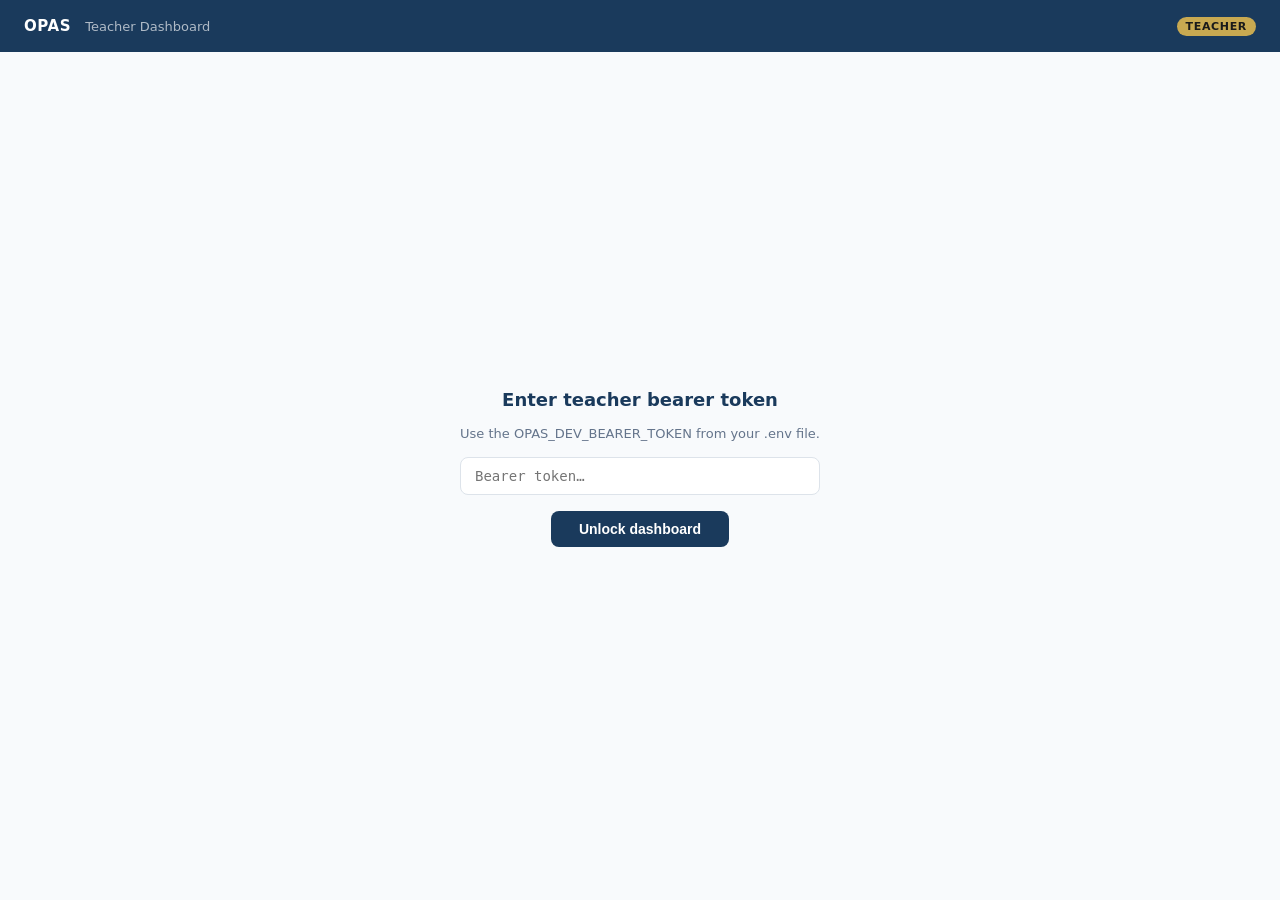
==== app/opas-dashboard.html @ b2196166 "chore: import OPAS baseline Pristine OPAS runtime + frontend, with internal/private files removed:  " ====
<!DOCTYPE html>
<html lang="en">
<head>
<meta charset="UTF-8">
<meta name="viewport" content="width=device-width, initial-scale=1.0">
<meta name="opas-runtime" content="http://localhost:8001">
<title>OPAS — Teacher Dashboard</title>
<style>
*, *::before, *::after { box-sizing: border-box; margin: 0; padding: 0; }

:root {
  --brand: #1a3a5c;
  --accent: #c8a951;
  --border: #dde3ea;
  --text: #1c2b3a;
  --muted: #64748b;
  --bg: #f8fafc;
  --surface: #fff;
  --radius: 8px;
  --font: 'Segoe UI', system-ui, -apple-system, sans-serif;
  --red: #dc2626;
  --amber: #d97706;
  --green: #16a34a;
  --blue: #2563eb;
}

body { font-family: var(--font); color: var(--text); background: var(--bg); height: 100vh; display: flex; flex-direction: column; overflow: hidden; }

/* ── TOP BAR ─── */
#topbar {
  background: var(--brand); color: #fff;
  padding: 0 24px; height: 52px;
  display: flex; align-items: center; gap: 14px; flex-shrink: 0;
}
#topbar .logo  { font-weight: 700; font-size: 15px; letter-spacing: .04em; }
#topbar .title { font-size: 13px; opacity: .65; }
#topbar .spacer { flex: 1; }
#topbar .badge {
  font-size: 11px; font-weight: 600; letter-spacing: .06em;
  background: var(--accent); color: #1a1a1a;
  padding: 3px 9px; border-radius: 20px;
}

/* ── AUTH GATE ─── */
#auth-gate {
  flex: 1; display: flex; align-items: center; justify-content: center; flex-direction: column; gap: 16px;
}
#auth-gate h2 { font-size: 18px; color: var(--brand); }
#auth-gate p  { font-size: 13px; color: var(--muted); }
#auth-input {
  width: 360px; border: 1px solid var(--border); border-radius: 8px;
  padding: 10px 14px; font-size: 14px; font-family: monospace;
  outline: none;
}
#auth-input:focus { border-color: var(--brand); }
#auth-btn {
  background: var(--brand); color: #fff; border: none; border-radius: 8px;
  padding: 10px 28px; font-size: 14px; font-weight: 600; cursor: pointer;
}
#auth-error { color: var(--red); font-size: 13px; }

/* ── MAIN CONTENT ─── */
#content { flex: 1; overflow: hidden; display: none; flex-direction: column; }

/* ── TOOLBAR ─── */
#toolbar {
  background: var(--surface); border-bottom: 1px solid var(--border);
  padding: 12px 24px; display: flex; align-items: center; gap: 12px; flex-shrink: 0;
}
#skill-select {
  border: 1px solid var(--border); border-radius: 6px;
  padding: 7px 12px; font-size: 14px; font-family: var(--font);
  outline: none; min-width: 280px; cursor: pointer;
}
#skill-select:focus { border-color: var(--brand); }
#refresh-btn {
  background: var(--bg); border: 1px solid var(--border); border-radius: 6px;
  padding: 7px 14px; font-size: 13px; font-weight: 600; cursor: pointer; color: var(--text);
}
#refresh-btn:hover { background: var(--border); }
#open-student-btn {
  background: var(--accent); color: #1a1a1a; border: none; border-radius: 6px;
  padding: 7px 14px; font-size: 13px; font-weight: 600; cursor: pointer;
  display: inline-flex; align-items: center; gap: 6px;
}
#open-student-btn:hover { filter: brightness(.95); }
#open-student-btn:disabled { opacity: .5; cursor: not-allowed; }
#last-refresh { font-size: 12px; color: var(--muted); margin-left: 8px; font-variant-numeric: tabular-nums; }
#session-count { font-size: 13px; color: var(--muted); margin-left: auto; }

/* Empty-state share-link block */
.share-block {
  margin-top: 18px; max-width: 640px; margin-left: auto; margin-right: auto;
  background: var(--surface); border: 1px solid var(--border); border-radius: var(--radius);
  padding: 14px 16px; text-align: left;
}
.share-block .share-label {
  font-size: 11px; font-weight: 700; letter-spacing: .07em; text-transform: uppercase;
  color: var(--muted); margin-bottom: 6px;
}
.share-block .share-url-row {
  display: flex; align-items: center; gap: 8px;
}
.share-block .share-url {
  flex: 1; font-family: 'Consolas', 'Menlo', monospace; font-size: 12px;
  color: var(--brand); background: var(--bg); border: 1px solid var(--border);
  border-radius: 6px; padding: 8px 10px; word-break: break-all; cursor: pointer;
  transition: background .15s;
}
.share-block .share-url:hover { background: #eef3f8; }
.share-block .copy-btn {
  flex-shrink: 0; background: var(--brand); color: #fff; border: none; border-radius: 6px;
  padding: 8px 12px; font-size: 12px; font-weight: 600; cursor: pointer;
}
.share-block .copy-btn.copied { background: var(--green); }
.share-block .share-hint {
  margin-top: 8px; font-size: 11.5px; color: var(--muted); line-height: 1.45;
}

/* Constitution event warning badge */
#detail-warning-badge {
  display: none; align-items: center; gap: 6px;
  background: #fef2f2; color: var(--red); border: 1px solid #fecaca;
  border-radius: 20px; padding: 4px 12px; font-size: 12px; font-weight: 600;
  cursor: pointer; transition: background .15s;
}
#detail-warning-badge:hover { background: #fee2e2; }
#detail-warning-badge.visible { display: inline-flex; }

/* Highlighted target event */
.event-row.flash { animation: flash-bg 1.6s ease-out; }
@keyframes flash-bg {
  0%   { background: #fef2f2; }
  100% { background: transparent; }
}

/* Time column: relative + absolute */
.time-rel { font-size: 13px; color: var(--text); }
.time-abs { font-size: 11px; color: var(--muted); margin-top: 1px; }

/* Mobile / narrow viewport guard */
@media (max-width: 640px) {
  #toolbar { flex-wrap: wrap; }
  #skill-select { min-width: 0; flex: 1 1 100%; }
  #session-count { margin-left: 0; }
  #detail-panels { grid-template-columns: 1fr; }
  .panel { border-right: none; border-bottom: 1px solid var(--border); }
}

/* ── LIST VIEW ─── */
#list-view { flex: 1; overflow-y: auto; padding: 20px 24px; }

.sessions-table { width: 100%; border-collapse: collapse; font-size: 14px; }
.sessions-table th {
  text-align: left; padding: 8px 12px; font-size: 11px; font-weight: 600;
  text-transform: uppercase; letter-spacing: .06em; color: var(--muted);
  border-bottom: 2px solid var(--border); background: var(--bg); position: sticky; top: 0;
}
.sessions-table td { padding: 10px 12px; border-bottom: 1px solid var(--border); vertical-align: middle; }
.sessions-table tr:last-child td { border-bottom: none; }
.sessions-table tbody tr { background: var(--surface); cursor: pointer; transition: background .1s; }
.sessions-table tbody tr:hover { background: #eef3f8; }

.status-pill {
  font-size: 11px; font-weight: 700; letter-spacing: .05em; text-transform: uppercase;
  padding: 2px 8px; border-radius: 20px;
}
.status-pill.active    { background: #dcfce7; color: #15803d; }
.status-pill.completed { background: #e0e7ff; color: #3730a3; }

.pass-bar-wrap { display: flex; align-items: center; gap: 8px; }
.pass-bar { height: 6px; border-radius: 3px; background: #e5e7eb; width: 80px; overflow: hidden; }
.pass-bar-fill { height: 100%; border-radius: 3px; background: var(--green); }

.empty-state { text-align: center; padding: 60px; color: var(--muted); font-size: 15px; }

/* ── DETAIL VIEW ─── */
#detail-view { flex: 1; overflow: hidden; display: none; flex-direction: column; }

#detail-header {
  background: var(--surface); border-bottom: 1px solid var(--border);
  padding: 14px 24px; display: flex; align-items: center; gap: 16px; flex-shrink: 0;
}
#back-btn {
  background: none; border: 1px solid var(--border); border-radius: 6px;
  padding: 6px 14px; font-size: 13px; font-weight: 600; cursor: pointer; color: var(--text);
}
#back-btn:hover { background: var(--bg); }
#detail-title { font-size: 16px; font-weight: 700; }
#detail-meta  { font-size: 13px; color: var(--muted); }
#detail-status { margin-left: auto; }

#detail-panels {
  flex: 1; overflow: hidden;
  display: grid; grid-template-columns: 1fr 1fr 1fr; gap: 0;
}
.panel {
  display: flex; flex-direction: column;
  border-right: 1px solid var(--border); overflow: hidden;
}
.panel:last-child { border-right: none; }
.panel-header {
  padding: 12px 16px; font-size: 11px; font-weight: 700;
  letter-spacing: .07em; text-transform: uppercase; color: var(--muted);
  border-bottom: 1px solid var(--border); background: var(--bg); flex-shrink: 0;
}
.panel-body { flex: 1; overflow-y: auto; padding: 12px 16px; }

/* Events */
.event-row {
  padding: 6px 0; border-bottom: 1px solid #f1f5f9; font-size: 13px;
  display: flex; align-items: flex-start; gap: 8px;
}
.event-row:last-child { border-bottom: none; }
.event-verb {
  font-size: 10px; font-weight: 700; letter-spacing: .05em; text-transform: uppercase;
  padding: 2px 6px; border-radius: 4px; background: #e2e8f0; color: var(--text); flex-shrink: 0;
}
.event-verb.protected { background: #fee2e2; color: var(--red); }
.event-body { flex: 1; }
.event-obj  { font-weight: 600; }
.event-ctx  { color: var(--muted); font-size: 12px; margin-top: 1px; }
.event-time { font-size: 11px; color: #94a3b8; flex-shrink: 0; margin-top: 2px; }

/* Probe attempts */
.probe-row {
  padding: 8px 0; border-bottom: 1px solid #f1f5f9; font-size: 13px;
}
.probe-row:last-child { border-bottom: none; }
.probe-id    { font-weight: 600; margin-bottom: 3px; }
.probe-score { display: flex; align-items: center; gap: 8px; }
.score-num {
  font-size: 16px; font-weight: 700;
}
.score-num.pass { color: var(--green); }
.score-num.fail { color: var(--red); }
.score-num.null { color: var(--muted); }
.probe-scorer { font-size: 11px; color: var(--muted); }
.probe-phase  { font-size: 12px; color: var(--muted); margin-top: 2px; }

/* Conversation */
.turn-row { padding: 8px 0; border-bottom: 1px solid #f1f5f9; }
.turn-row:last-child { border-bottom: none; }
.turn-role {
  font-size: 10px; font-weight: 700; letter-spacing: .06em; text-transform: uppercase;
  margin-bottom: 4px;
}
.turn-role.user  { color: var(--brand); }
.turn-role.assistant { color: var(--green); }
.turn-content {
  font-size: 13px; line-height: 1.5; white-space: pre-wrap; word-break: break-word;
  max-height: 120px; overflow: hidden; position: relative; cursor: pointer;
}
.turn-content.expanded { max-height: none; }
.turn-content.collapsed::after {
  content: ''; position: absolute; bottom: 0; left: 0; right: 0;
  height: 32px; background: linear-gradient(transparent, var(--surface));
}
.turn-expand { font-size: 11px; color: var(--blue); cursor: pointer; margin-top: 4px; }

.panel-empty { color: var(--muted); font-size: 13px; padding: 8px 0; font-style: italic; }

/* Skeleton loaders (shown while a detail fetch is in flight) */
.skeleton-row {
  padding: 8px 0; border-bottom: 1px solid #f1f5f9;
  display: flex; align-items: flex-start; gap: 8px;
}
.skeleton-row:last-child { border-bottom: none; }
.skeleton-stack { display: flex; flex-direction: column; gap: 6px; flex: 1; min-width: 0; }
.skeleton-block {
  background: linear-gradient(90deg, #e5e7eb 0%, #f1f5f9 50%, #e5e7eb 100%);
  background-size: 200% 100%;
  animation: skeleton-shimmer 1.4s ease-in-out infinite;
  border-radius: 4px;
  height: 10px;
}
.skeleton-chip { width: 48px; height: 14px; flex-shrink: 0; }
.skeleton-line { width: 100%; }
.skeleton-line.short { width: 55%; }
@keyframes skeleton-shimmer {
  0%   { background-position: 200% 0; }
  100% { background-position: -200% 0; }
}
</style>
</head>
<body>

<div id="topbar">
  <span class="logo">OPAS</span>
  <span class="title">Teacher Dashboard</span>
  <span class="spacer"></span>
  <span class="badge">TEACHER</span>
</div>

<!-- Auth gate -->
<div id="auth-gate">
  <h2>Enter teacher bearer token</h2>
  <p>Use the OPAS_DEV_BEARER_TOKEN from your .env file.</p>
  <input id="auth-input" type="password" placeholder="Bearer token…" autocomplete="off">
  <button id="auth-btn">Unlock dashboard</button>
  <span id="auth-error"></span>
</div>

<!-- Main content (shown after auth) -->
<div id="content">

  <!-- Toolbar -->
  <div id="toolbar">
    <select id="skill-select"><option value="">Loading skills…</option></select>
    <button id="refresh-btn">Refresh</button>
    <button id="open-student-btn" title="Open this skill as a student in a new tab">👁  Open as student</button>
    <span id="last-refresh"></span>
    <span id="session-count"></span>
  </div>

  <!-- List view -->
  <div id="list-view">
    <div class="empty-state" id="list-empty" style="display:none">No sessions found for this skill.</div>
    <table class="sessions-table" id="sessions-table" style="display:none">
      <thead>
        <tr>
          <th>Learner</th>
          <th>Status</th>
          <th>Started</th>
          <th>Turns</th>
          <th>Pass rate</th>
          <th>Last activity</th>
        </tr>
      </thead>
      <tbody id="sessions-body"></tbody>
    </table>
  </div>

  <!-- Detail view -->
  <div id="detail-view">
    <div id="detail-header">
      <button id="back-btn">&#8592; Back</button>
      <div>
        <div id="detail-title">Session</div>
        <div id="detail-meta"></div>
      </div>
      <span id="detail-warning-badge" title="Click to jump to the first constitution event">⚠️ <span id="detail-warning-count">0</span> constitution events</span>
      <div id="detail-status"></div>
    </div>
    <div id="detail-panels">
      <div class="panel">
        <div class="panel-header">Events timeline</div>
        <div class="panel-body" id="panel-events"></div>
      </div>
      <div class="panel">
        <div class="panel-header">Probe attempts</div>
        <div class="panel-body" id="panel-probes"></div>
      </div>
      <div class="panel">
        <div class="panel-header">Conversation</div>
        <div class="panel-body" id="panel-turns"></div>
      </div>
    </div>
  </div>

</div>

<script type="module">
const RUNTIME = document.querySelector('meta[name="opas-runtime"]').content;
const LS_KEY  = 'opas_teacher_token';
let TOKEN = localStorage.getItem(LS_KEY) || '';
let currentSkillId = new URLSearchParams(location.search).get('skill_id') || '';

// ── DOM refs ─────────────────────────────────────────────────────────────────
const $authGate    = document.getElementById('auth-gate');
const $authInput   = document.getElementById('auth-input');
const $authBtn     = document.getElementById('auth-btn');
const $authError   = document.getElementById('auth-error');
const $content     = document.getElementById('content');
const $skillSelect = document.getElementById('skill-select');
const $refreshBtn  = document.getElementById('refresh-btn');
const $openStudentBtn = document.getElementById('open-student-btn');
const $lastRefresh = document.getElementById('last-refresh');
const $sessionCount = document.getElementById('session-count');
const $listView    = document.getElementById('list-view');
const $listEmpty   = document.getElementById('list-empty');
const $table       = document.getElementById('sessions-table');
const $tbody       = document.getElementById('sessions-body');
const $detailView  = document.getElementById('detail-view');
const $detailTitle = document.getElementById('detail-title');
const $detailMeta  = document.getElementById('detail-meta');
const $detailStatus = document.getElementById('detail-status');
const $backBtn     = document.getElementById('back-btn');
const $panelEvents = document.getElementById('panel-events');
const $panelProbes = document.getElementById('panel-probes');
const $panelTurns  = document.getElementById('panel-turns');
const $warnBadge   = document.getElementById('detail-warning-badge');
const $warnCount   = document.getElementById('detail-warning-count');

// View state
let inDetailView = false;
let refreshTimer = null;
const REFRESH_INTERVAL_MS = 30000;

// ── API helpers ───────────────────────────────────────────────────────────────
async function apiFetch(path) {
  const res = await fetch(`${RUNTIME}${path}`, {
    headers: { Authorization: `Bearer ${TOKEN}` },
  });
  if (res.status === 401) throw new Error('401');
  if (!res.ok) throw new Error(await res.text());
  return res.json();
}

// ── Auth gate ─────────────────────────────────────────────────────────────────
async function tryUnlock(token) {
  TOKEN = token;
  try {
    await apiFetch('/admin/dashboard/skills');
    localStorage.setItem(LS_KEY, TOKEN);
    $authGate.style.display = 'none';
    $content.style.display = 'flex';
    await loadSkills();
    startAutoRefresh();
  } catch (e) {
    TOKEN = '';
    localStorage.removeItem(LS_KEY);
    $authError.textContent = e.message === '401'
      ? 'Invalid token — check OPAS_DEV_BEARER_TOKEN.'
      : `Error: ${e.message}`;
  }
}

$authBtn.addEventListener('click', () => tryUnlock($authInput.value.trim()));
$authInput.addEventListener('keydown', e => { if (e.key === 'Enter') tryUnlock($authInput.value.trim()); });

// ── Skills dropdown ───────────────────────────────────────────────────────────
async function loadSkills() {
  const skills = await apiFetch('/admin/dashboard/skills');
  $skillSelect.innerHTML = skills.map(s =>
    `<option value="${s.skill_id}"${s.skill_id === currentSkillId ? ' selected' : ''}>${s.name}</option>`
  ).join('');
  if (!currentSkillId && skills.length) currentSkillId = skills[0].skill_id;
  await loadSessions();
}

$skillSelect.addEventListener('change', async () => {
  currentSkillId = $skillSelect.value;
  showListView();
  await loadSessions();
});
$refreshBtn.addEventListener('click', () => loadSessions());

// ── Sessions list ─────────────────────────────────────────────────────────────
function fmtDate(iso) {
  if (!iso) return '—';
  const d = new Date(iso);
  return d.toLocaleString('en-US', { month: 'short', day: 'numeric', hour: '2-digit', minute: '2-digit' });
}

function relTime(iso) {
  if (!iso) return '—';
  const t = new Date(iso).getTime();
  if (Number.isNaN(t)) return '—';
  const diff = Math.max(0, Date.now() - t);
  const sec  = Math.floor(diff / 1000);
  if (sec < 60)        return 'just now';
  const min  = Math.floor(sec / 60);
  if (min < 60)        return `${min} min ago`;
  const hr   = Math.floor(min / 60);
  if (hr  < 24)        return `${hr} hr ago`;
  return new Date(iso).toLocaleDateString('en-US', { month: 'short', day: 'numeric' });
}

function fmtTimeCol(iso) {
  if (!iso) return '—';
  return `<div class="time-rel">${esc(relTime(iso))}</div>
          <div class="time-abs">${esc(fmtDate(iso))}</div>`;
}

function fmtPassRate(rate) {
  if (rate === null || rate === undefined) return '<span style="color:var(--muted)">—</span>';
  const pct = Math.round(rate * 100);
  const color = pct >= 70 ? 'var(--green)' : pct >= 40 ? 'var(--amber)' : 'var(--red)';
  return `<div class="pass-bar-wrap">
    <div class="pass-bar"><div class="pass-bar-fill" style="width:${pct}%;background:${color}"></div></div>
    <span style="font-size:12px;color:${color};font-weight:600">${pct}%</span>
  </div>`;
}

function renderEmptyState() {
  const studentBase = location.origin && location.origin.startsWith('http')
    ? `${location.origin}/opas-student.html`
    : `http://localhost:8080/opas-student.html`;
  // Visible URL uses a literal "<TOKEN>" placeholder so a screenshot of an
  // empty-state dashboard never leaks the teacher's bearer. The real token is
  // substituted in only at the moment of clipboard write.
  const displayUrl = `${studentBase}?skill_id=${encodeURIComponent(currentSkillId)}&token=<TOKEN>`;
  const realUrl    = `${studentBase}?skill_id=${encodeURIComponent(currentSkillId)}&token=${encodeURIComponent(TOKEN)}`;

  $listEmpty.innerHTML = `
    <div>No student sessions yet.</div>
    <div class="share-block">
      <div class="share-label">Invite a learner</div>
      <div class="share-url-row">
        <div class="share-url" id="share-url" title="Click Copy — your bearer token is appended automatically">${esc(displayUrl)}</div>
        <button class="copy-btn" id="share-copy-btn">Copy</button>
      </div>
      <div class="share-hint">🔒 Your bearer token is appended automatically when you click Copy. The placeholder above is safe to screenshot.</div>
    </div>`;
  const $url = document.getElementById('share-url');
  const $btn = document.getElementById('share-copy-btn');
  const doCopy = async () => {
    try {
      await navigator.clipboard.writeText(realUrl);
      $btn.textContent = 'Copied ✓';
      $btn.classList.add('copied');
      setTimeout(() => { $btn.textContent = 'Copy'; $btn.classList.remove('copied'); }, 1600);
    } catch (e) {
      // Clipboard API unavailable — write the real URL into a hidden textarea
      // and select it so the user can ⌘C / Ctrl-C without seeing the token
      // in the visible placeholder element.
      const ta = document.createElement('textarea');
      ta.value = realUrl;
      ta.style.position = 'fixed';
      ta.style.opacity  = '0';
      document.body.appendChild(ta);
      ta.select();
      try { document.execCommand('copy'); } catch (_) {}
      document.body.removeChild(ta);
      $btn.textContent = 'Copied ✓';
      $btn.classList.add('copied');
      setTimeout(() => { $btn.textContent = 'Copy'; $btn.classList.remove('copied'); }, 1600);
    }
  };
  $url.addEventListener('click', doCopy);
  $btn.addEventListener('click', doCopy);
}

function updateLastRefreshLabel() {
  const now = new Date();
  const hh = String(now.getHours()).padStart(2,'0');
  const mm = String(now.getMinutes()).padStart(2,'0');
  const ss = String(now.getSeconds()).padStart(2,'0');
  $lastRefresh.textContent = `Last refreshed: ${hh}:${mm}:${ss}`;
}

async function loadSessions() {
  if (!currentSkillId) return;
  $table.style.display = 'none';
  $listEmpty.style.display = 'none';
  $sessionCount.textContent = 'Loading…';
  try {
    const sessions = await apiFetch(`/admin/dashboard/skills/${encodeURIComponent(currentSkillId)}/sessions`);
    $sessionCount.textContent = `${sessions.length} session${sessions.length !== 1 ? 's' : ''}`;
    updateLastRefreshLabel();
    if (!sessions.length) {
      renderEmptyState();
      $listEmpty.style.display = 'block';
      return;
    }
    $tbody.innerHTML = sessions.map(s => `
      <tr data-sid="${s.session_id}">
        <td><strong>${esc(s.learner_name)}</strong></td>
        <td><span class="status-pill ${s.status}">${s.status}</span></td>
        <td>${fmtDate(s.started_at)}</td>
        <td>${s.turn_count}</td>
        <td>${fmtPassRate(s.pass_rate)}</td>
        <td>${fmtTimeCol(s.last_activity_at)}</td>
      </tr>`).join('');
    $table.style.display = 'table';
    $tbody.querySelectorAll('tr').forEach(row => {
      row.addEventListener('click', () => loadDetail(row.dataset.sid));
    });
  } catch (e) {
    $sessionCount.textContent = `Error: ${e.message}`;
  }
}

// ── Auto-refresh (list view only) ─────────────────────────────────────────────
function startAutoRefresh() {
  stopAutoRefresh();
  refreshTimer = setInterval(() => {
    if (!inDetailView && document.visibilityState === 'visible') {
      loadSessions();
    }
  }, REFRESH_INTERVAL_MS);
}
function stopAutoRefresh() {
  if (refreshTimer) { clearInterval(refreshTimer); refreshTimer = null; }
}

// ── Open-as-student deep link ─────────────────────────────────────────────────
$openStudentBtn.addEventListener('click', () => {
  if (!currentSkillId) return;
  const studentBase = location.origin && location.origin.startsWith('http')
    ? `${location.origin}/opas-student.html`
    : `http://localhost:8080/opas-student.html`;
  const url = `${studentBase}?skill_id=${encodeURIComponent(currentSkillId)}&demo=1&token=${encodeURIComponent(TOKEN)}`;
  window.open(url, '_blank', 'noopener');
});

// ── Detail view ───────────────────────────────────────────────────────────────
function showListView() {
  inDetailView = false;
  $listView.style.display  = 'block';
  $detailView.style.display = 'none';
}
function showDetailView() {
  inDetailView = true;
  $listView.style.display   = 'none';
  $detailView.style.display = 'flex';
}

$backBtn.addEventListener('click', showListView);

function skeletonRows(n = 3) {
  let html = '';
  for (let i = 0; i < n; i++) {
    html += `<div class="skeleton-row">
      <div class="skeleton-block skeleton-chip"></div>
      <div class="skeleton-stack">
        <div class="skeleton-block skeleton-line"></div>
        <div class="skeleton-block skeleton-line short"></div>
      </div>
    </div>`;
  }
  return html;
}

async function loadDetail(sessionId) {
  showDetailView();
  $detailTitle.textContent = 'Loading…';
  const skel = skeletonRows(3);
  $panelEvents.innerHTML = $panelProbes.innerHTML = $panelTurns.innerHTML = skel;
  $warnBadge.classList.remove('visible');
  try {
    const d = await apiFetch(`/admin/dashboard/sessions/${sessionId}`);
    const m = d.session_meta;

    $detailTitle.textContent = m.learner_name;
    $detailMeta.textContent  = `${m.skill_id}`;
    $detailStatus.innerHTML  = `<span class="status-pill ${m.status}">${m.status}</span>`;

    renderEvents(d.events);
    renderProbes(d.probe_attempts);
    renderTurns(d.turns);
    updateWarningBadge(d.events);
  } catch (e) {
    $detailTitle.textContent = `Error: ${e.message}`;
  }
}

function updateWarningBadge(events) {
  const protectedEvents = (events || []).filter(ev => ev.verb === 'protected');
  if (!protectedEvents.length) {
    $warnBadge.classList.remove('visible');
    return;
  }
  $warnCount.textContent = String(protectedEvents.length);
  $warnBadge.classList.add('visible');
}

$warnBadge.addEventListener('click', () => {
  const first = $panelEvents.querySelector('.event-row .event-verb.protected');
  if (!first) return;
  const row = first.closest('.event-row');
  if (!row) return;
  row.scrollIntoView({ behavior: 'smooth', block: 'center' });
  row.classList.remove('flash');
  // Force reflow so re-adding the class restarts the animation.
  void row.offsetWidth;
  row.classList.add('flash');
});

function renderEvents(events) {
  if (!events.length) { $panelEvents.innerHTML = '<div class="panel-empty">No events recorded.</div>'; return; }
  $panelEvents.innerHTML = events.map(ev => {
    const isProtected = ev.verb === 'protected';
    const verbClass   = isProtected ? 'event-verb protected' : 'event-verb';
    const ctx = ev.context ? Object.entries(ev.context)
      .filter(([k]) => k !== 'turn_index')
      .map(([k, v]) => `${k}: ${JSON.stringify(v)}`).join(' · ') : '';
    const time = ev.occurred_at ? new Date(ev.occurred_at).toLocaleTimeString('en-US', { hour: '2-digit', minute: '2-digit', second: '2-digit' }) : '';
    return `<div class="event-row">
      <span class="${verbClass}">${esc(ev.verb)}</span>
      <div class="event-body">
        <div class="event-obj">${esc(ev.object_type)} · ${esc(ev.object_id || '')}</div>
        ${ctx ? `<div class="event-ctx">${esc(ctx)}</div>` : ''}
      </div>
      <span class="event-time">${time}</span>
    </div>`;
  }).join('');
}

function renderProbes(probes) {
  if (!probes.length) { $panelProbes.innerHTML = '<div class="panel-empty">No probe attempts.</div>'; return; }
  $panelProbes.innerHTML = probes.map(p => {
    const score = p.score !== null && p.score !== undefined ? parseFloat(p.score) : null;
    const cls   = score === null ? 'null' : score >= 0.5 ? 'pass' : 'fail';
    const label = score === null ? 'unscored' : score.toFixed(2);
    return `<div class="probe-row">
      <div class="probe-id">${esc(p.probe_id)}</div>
      <div class="probe-score">
        <span class="score-num ${cls}">${label}</span>
        <span class="probe-scorer">${esc(p.scorer || '')}</span>
      </div>
      <div class="probe-phase">${esc(p.phase_id)}</div>
    </div>`;
  }).join('');
}

function renderTurns(turns) {
  if (!turns.length) {
    $panelTurns.innerHTML = '<div class="panel-empty">Conversation not available (session ended before data was captured).</div>';
    return;
  }
  $panelTurns.innerHTML = turns.map((t, i) => {
    const long = t.content.length > 300;
    return `<div class="turn-row">
      <div class="turn-role ${t.role}">${t.role === 'assistant' ? 'Tutor' : 'Learner'}</div>
      <div class="turn-content${long ? ' collapsed' : ''}" id="turn-${i}">${esc(t.content)}</div>
      ${long ? `<div class="turn-expand" onclick="toggleTurn('turn-${i}', this)">Show more</div>` : ''}
    </div>`;
  }).join('');
}

window.toggleTurn = (id, btn) => {
  const el = document.getElementById(id);
  const expanded = el.classList.toggle('expanded');
  el.classList.toggle('collapsed', !expanded);
  btn.textContent = expanded ? 'Show less' : 'Show more';
};

// ── Utils ─────────────────────────────────────────────────────────────────────
function esc(s) {
  return String(s ?? '').replace(/&/g,'&amp;').replace(/</g,'&lt;').replace(/>/g,'&gt;').replace(/"/g,'&quot;');
}

// ── Init ──────────────────────────────────────────────────────────────────────
if (TOKEN) {
  tryUnlock(TOKEN);
} else {
  $authGate.style.display = 'flex';
}
</script>
</body>
</html>
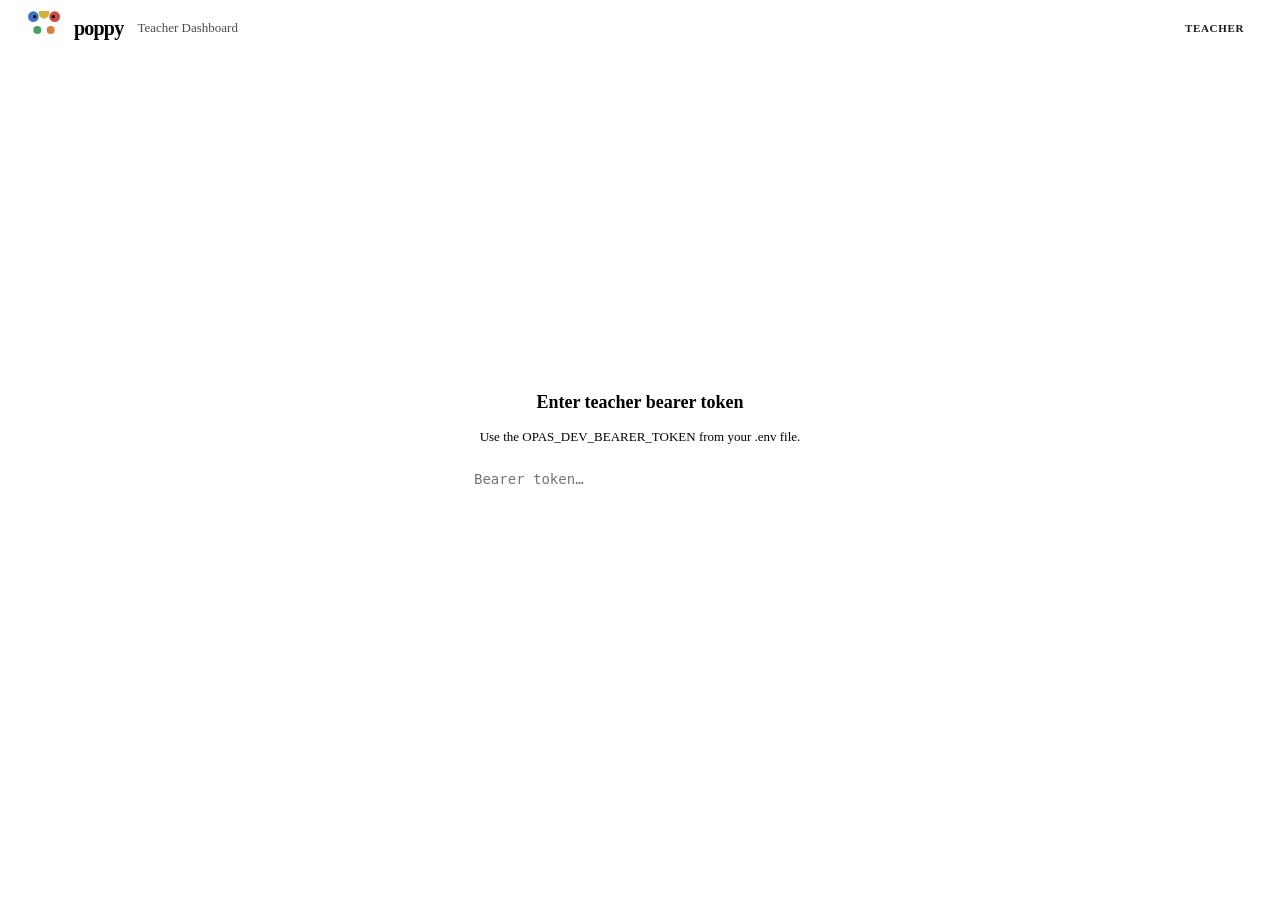
==== commit 579686d3: "sync: bring OPAS-app fixes into the canonical public repo Mirrors today's bug fixes and feature work" ====
--- a/app/opas-dashboard.html
+++ b/app/opas-dashboard.html
@@ -3,42 +3,40 @@
 <head>
 <meta charset="UTF-8">
 <meta name="viewport" content="width=device-width, initial-scale=1.0">
-<meta name="opas-runtime" content="http://localhost:8001">
+<meta name="opas-runtime" content="https://opas-runtime.onrender.com">
 <title>OPAS — Teacher Dashboard</title>
+<link rel="stylesheet" href="poppy-theme.css">
 <style>
 *, *::before, *::after { box-sizing: border-box; margin: 0; padding: 0; }
 
 :root {
-  --brand: #1a3a5c;
-  --accent: #c8a951;
-  --border: #dde3ea;
-  --text: #1c2b3a;
-  --muted: #64748b;
-  --bg: #f8fafc;
-  --surface: #fff;
+  --brand: var(--blue);
+  --accent: var(--gold);
+  --border: var(--ink-15);
+  --text: var(--ink);
+  --muted: var(--ink-50);
+  --surface: var(--bg2);
   --radius: 8px;
-  --font: 'Segoe UI', system-ui, -apple-system, sans-serif;
-  --red: #dc2626;
-  --amber: #d97706;
-  --green: #16a34a;
-  --blue: #2563eb;
+  --font: var(--font-body);
+  --amber: var(--orange);
 }
 
 body { font-family: var(--font); color: var(--text); background: var(--bg); height: 100vh; display: flex; flex-direction: column; overflow: hidden; }
 
 /* ── TOP BAR ─── */
 #topbar {
-  background: var(--brand); color: #fff;
-  padding: 0 24px; height: 52px;
+  background: var(--bg); color: var(--ink);
+  border-bottom: 1px solid var(--ink-15);
+  padding: 0 24px; height: 56px;
   display: flex; align-items: center; gap: 14px; flex-shrink: 0;
 }
-#topbar .logo  { font-weight: 700; font-size: 15px; letter-spacing: .04em; }
-#topbar .title { font-size: 13px; opacity: .65; }
+#topbar .logo  { font-family: var(--font-display); font-weight: 900; font-size: 20px; text-transform: lowercase; letter-spacing: -0.04em; color: var(--ink); display: inline-flex; align-items: center; gap: 10px; line-height: 1; }
+#topbar .title { font-size: 13px; opacity: .7; }
 #topbar .spacer { flex: 1; }
 #topbar .badge {
   font-size: 11px; font-weight: 600; letter-spacing: .06em;
   background: var(--accent); color: #1a1a1a;
-  padding: 3px 9px; border-radius: 20px;
+  padding: 4px 12px; border-radius: 20px; font-family: var(--font-mono);
 }
 
 /* ── AUTH GATE ─── */
@@ -50,6 +48,7 @@
 #auth-input {
   width: 360px; border: 1px solid var(--border); border-radius: 8px;
   padding: 10px 14px; font-size: 14px; font-family: monospace;
+  color: var(--text); background: var(--bg2);
   outline: none;
 }
 #auth-input:focus { border-color: var(--brand); }
@@ -286,7 +285,18 @@
 <body>
 
 <div id="topbar">
-  <span class="logo">OPAS</span>
+  <span class="logo" aria-label="poppy">
+    <svg viewBox="0 0 60 50" width="40" height="34" aria-hidden="true">
+      <circle cx="14" cy="8"  r="8"   fill="#4070C0"/>
+      <circle cx="30" cy="3"  r="8"   fill="#D4B040"/>
+      <circle cx="46" cy="8"  r="8"   fill="#CC4848"/>
+      <circle cx="16" cy="8"  r="2.5" fill="#111"/>
+      <circle cx="44" cy="8"  r="2.5" fill="#111"/>
+      <circle cx="20" cy="28" r="6"   fill="#48A060"/>
+      <circle cx="40" cy="28" r="6"   fill="#D48040"/>
+    </svg>
+    <span>poppy</span>
+  </span>
   <span class="title">Teacher Dashboard</span>
   <span class="spacer"></span>
   <span class="badge">TEACHER</span>
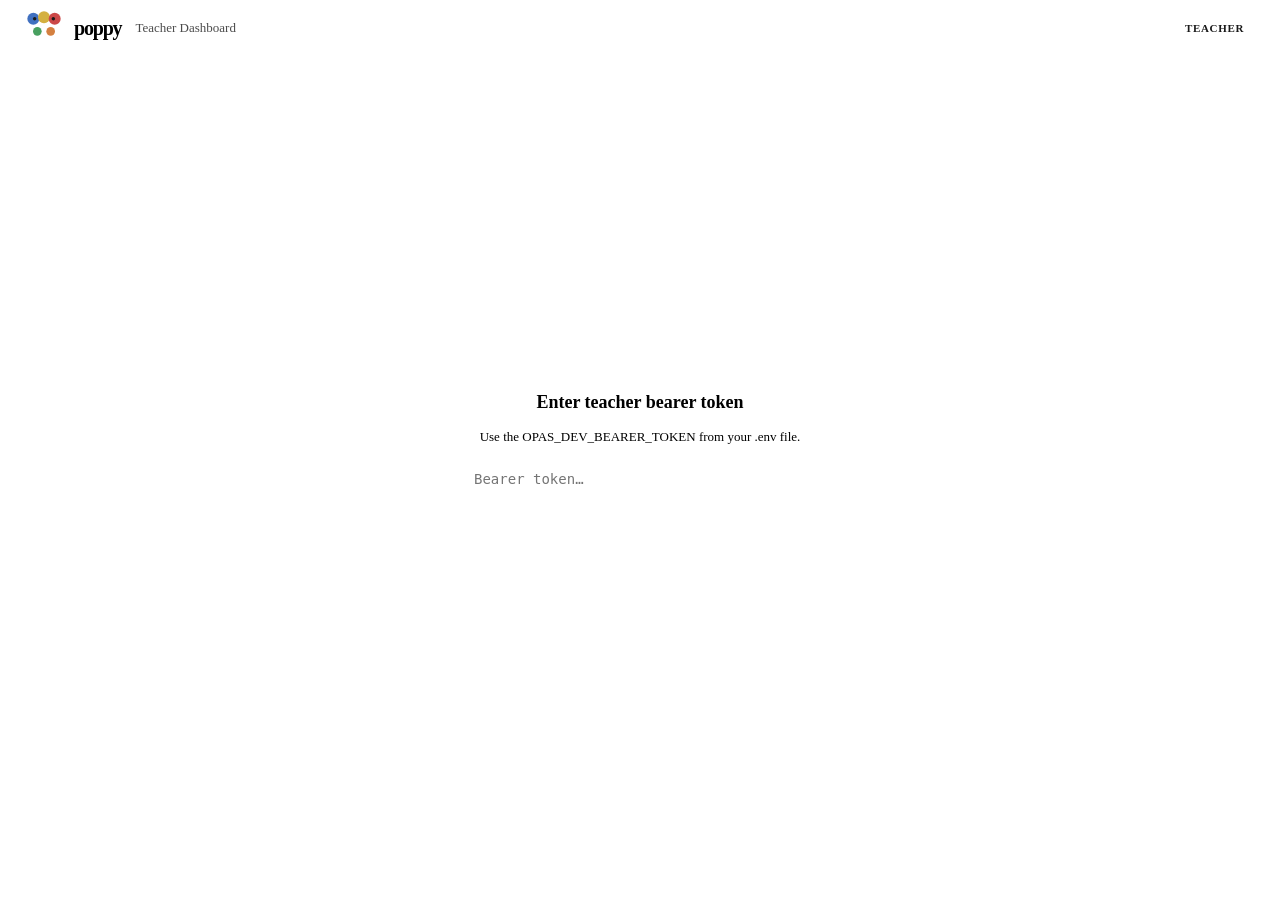
==== commit 9ec58c04: "brand: sync Poppy logo geometry + wordmark letter-spacing from OPAS-app Mirrors the brand update tha" ====
--- a/app/opas-dashboard.html
+++ b/app/opas-dashboard.html
@@ -30,7 +30,7 @@
   padding: 0 24px; height: 56px;
   display: flex; align-items: center; gap: 14px; flex-shrink: 0;
 }
-#topbar .logo  { font-family: var(--font-display); font-weight: 900; font-size: 20px; text-transform: lowercase; letter-spacing: -0.04em; color: var(--ink); display: inline-flex; align-items: center; gap: 10px; line-height: 1; }
+#topbar .logo  { font-family: var(--font-display); font-weight: 900; font-size: 20px; text-transform: lowercase; letter-spacing: -0.06em; color: var(--ink); display: inline-flex; align-items: center; gap: 10px; line-height: 1; }
 #topbar .title { font-size: 13px; opacity: .7; }
 #topbar .spacer { flex: 1; }
 #topbar .badge {
@@ -287,13 +287,13 @@
 <div id="topbar">
   <span class="logo" aria-label="poppy">
     <svg viewBox="0 0 60 50" width="40" height="34" aria-hidden="true">
-      <circle cx="14" cy="8"  r="8"   fill="#4070C0"/>
-      <circle cx="30" cy="3"  r="8"   fill="#D4B040"/>
-      <circle cx="46" cy="8"  r="8"   fill="#CC4848"/>
-      <circle cx="16" cy="8"  r="2.5" fill="#111"/>
-      <circle cx="44" cy="8"  r="2.5" fill="#111"/>
-      <circle cx="20" cy="28" r="6"   fill="#48A060"/>
-      <circle cx="40" cy="28" r="6"   fill="#D48040"/>
+      <circle cx="14" cy="11"  r="9"     fill="#4070C0"/>
+      <circle cx="30" cy="9"   r="9"     fill="#D4B040"/>
+      <circle cx="46" cy="11"  r="9"     fill="#CC4848"/>
+      <circle cx="16" cy="11"  r="2.6" fill="#1A1A1A"/>
+      <circle cx="44" cy="11"  r="2.6" fill="#1A1A1A"/>
+      <circle cx="20" cy="30" r="6.5"   fill="#48A060"/>
+      <circle cx="40" cy="30" r="6.5"   fill="#D48040"/>
     </svg>
     <span>poppy</span>
   </span>
